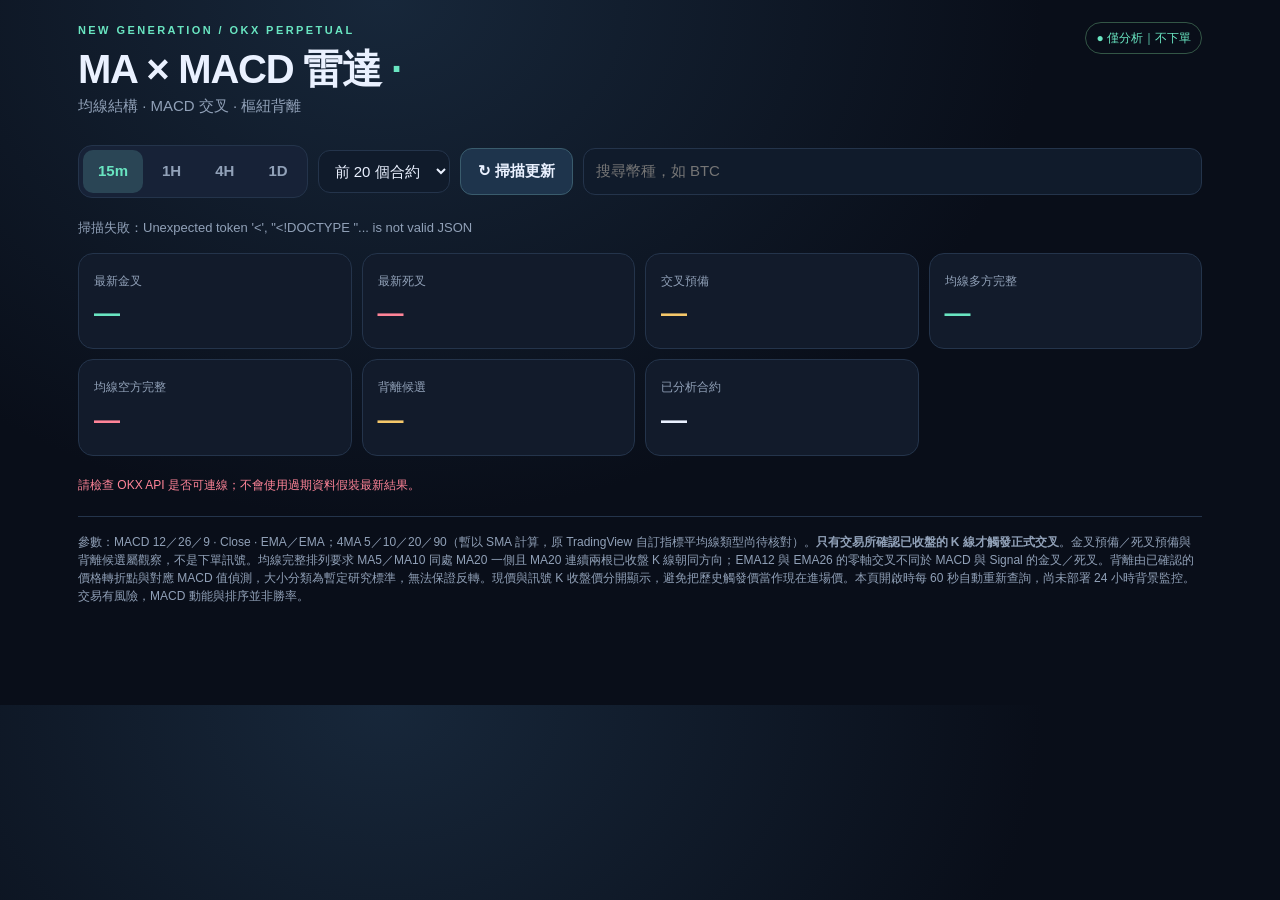
==== macd_radar/index.html @ ab312ced "feat(macd-ui): show MA5 and MA10 actual crosses over MA20" ====
<!DOCTYPE html>
<html lang="zh-Hant">
<head>
<meta charset="utf-8">
<meta name="viewport" content="width=device-width,initial-scale=1,viewport-fit=cover">
<title>MACD 雷達｜OKX USDT 永續</title>
<style>
:root{color-scheme:dark;--bg:#090e19;--panel:#121b2b;--edge:#24344b;--text:#eaf1ff;--muted:#91a1b8;--aqua:#69e5c1;--rose:#ff8498;--gold:#f5c86a}
*{box-sizing:border-box}body{margin:0;background:radial-gradient(ellipse at 30% 0%,#17273a 0%,var(--bg) 52%);color:var(--text);font:15px/1.5 -apple-system,BlinkMacSystemFont,"Segoe UI",sans-serif}
main{max-width:1160px;padding:22px 18px 100px;margin:auto}.top{display:flex;justify-content:space-between;align-items:flex-start;gap:12px}.eyebrow{letter-spacing:.22em;color:var(--aqua);font-size:11px;font-weight:800}
h1{font-size:clamp(27px,6vw,40px);line-height:1.1;margin:8px 0 4px;letter-spacing:-.03em}.sub{color:var(--muted);margin:0}.readonly{white-space:nowrap;border:1px solid #335646;border-radius:999px;color:var(--aqua);padding:6px 10px;font-size:12px}
.control{display:flex;gap:10px;flex-wrap:wrap;align-items:center;margin:28px 0 20px}.tabs{display:flex;padding:4px;background:#172237;border:1px solid var(--edge);border-radius:14px;flex-wrap:wrap;gap:4px}
button,select,input{font:inherit;color:var(--text)}button{cursor:pointer}button:disabled{cursor:wait;opacity:.55}.tabs button{border:0;background:transparent;border-radius:10px;padding:10px 15px;font-weight:700;color:var(--muted)}
.tabs button.active{background:#2a4555;color:var(--aqua)}.btn{background:#1e344c;border:1px solid #3a5c6d;border-radius:12px;padding:11px 17px;font-weight:700}
select,input{background:#101b2b;border:1px solid var(--edge);border-radius:12px;padding:11px 12px}input{min-width:180px;flex:1}.status{color:var(--muted);font-size:13px;margin-bottom:15px;min-height:20px}
.metrics{display:grid;grid-template-columns:repeat(4,1fr);gap:10px;margin-bottom:20px}.metric{background:var(--panel);border:1px solid var(--edge);border-radius:15px;padding:15px}.metric b{display:block;font-size:26px;font-variant-numeric:tabular-nums;margin-top:3px}.metric span{color:var(--muted);font-size:12px}
.list{display:grid;grid-template-columns:repeat(2,minmax(0,1fr));gap:13px}.card{background:linear-gradient(160deg,#182439,#111a2b);border:1px solid var(--edge);border-radius:18px;padding:17px;min-width:0}
.card-header{display:flex;justify-content:space-between;align-items:center;gap:7px}.coin{font-size:19px;font-weight:800;letter-spacing:-.02em;overflow-wrap:anywhere}.pill{border-radius:999px;background:#26384d;color:#d5e2f4;font-size:12px;padding:5px 9px;white-space:nowrap}.pill.long{color:var(--aqua);background:#153a36}.pill.short{color:var(--rose);background:#412333}.pill.watch{color:var(--gold);background:#443922}
.phase{margin-top:10px;color:var(--muted);font-size:13px}.prices{display:grid;grid-template-columns:1fr 1fr;margin:14px 0;padding:12px 0;border-top:1px solid var(--edge);border-bottom:1px solid var(--edge);gap:12px}
.prices small,.values small{color:var(--muted);display:block;font-size:11px}.prices strong{font-size:17px;font-variant-numeric:tabular-nums}.values{display:grid;grid-template-columns:repeat(3,minmax(0,1fr));gap:8px}.values b{font-size:14px;font-variant-numeric:tabular-nums;overflow-wrap:anywhere}
.signal-line{margin-top:10px;padding:9px 11px;border-radius:10px;background:#202d42;font-size:12px;color:#d9e8fa}.signal-line.positive{border-left:3px solid var(--aqua)}.signal-line.negative{border-left:3px solid var(--rose)}.signal-line.caution{border-left:3px solid var(--gold)}.signal-line b{color:var(--text)}.ma-values{grid-template-columns:repeat(4,minmax(0,1fr));margin-top:12px}
.foot{color:var(--muted);font-size:11px;margin-top:14px}.info{font-size:12px;color:var(--muted);border-top:1px solid var(--edge);margin-top:22px;padding-top:16px}.error{color:var(--rose);font-size:12px;white-space:pre-wrap}.empty{border:1px dashed var(--edge);border-radius:16px;padding:32px;text-align:center;color:var(--muted)}
@media(max-width:720px){.list{grid-template-columns:1fr}.metrics{grid-template-columns:repeat(2,1fr)}.control{align-items:stretch}.tabs{width:100%;justify-content:space-between}.tabs button{flex:1;padding:10px 6px}.top{align-items:center}.readonly{font-size:11px}h1{font-size:30px}}
</style>
</head>
<body>
<main>
<header class="top"><div><div class="eyebrow">NEW GENERATION / OKX PERPETUAL</div><h1>MA × MACD 雷達 <span style="color:var(--aqua)">·</span></h1><p class="sub">均線結構 · MACD 交叉 · 樞紐背離</p></div><div class="readonly">● 僅分析｜不下單</div></header>
<div class="control">
 <div class="tabs" aria-label="時間週期"><button data-tf="15m" class="active">15m</button><button data-tf="1H">1H</button><button data-tf="4H">4H</button><button data-tf="1D">1D</button></div>
 <select id="limit" aria-label="掃描數量"><option value="20">前 20 個合約</option><option value="40">前 40 個合約</option></select>
 <button class="btn" id="refresh">↻ 掃描更新</button>
 <input id="filter" placeholder="搜尋幣種，如 BTC" aria-label="搜尋幣種">
</div>
<div class="status" id="status">準備掃描已收盤 K 線…</div>
<section class="metrics"><div class="metric"><span>最新金叉</span><b id="gold" style="color:var(--aqua)">—</b></div><div class="metric"><span>最新死叉</span><b id="death" style="color:var(--rose)">—</b></div><div class="metric"><span>交叉預備</span><b id="watch" style="color:var(--gold)">—</b></div><div class="metric"><span>均線多方完整</span><b id="maBull" style="color:var(--aqua)">—</b></div><div class="metric"><span>均線空方完整</span><b id="maBear" style="color:var(--rose)">—</b></div><div class="metric"><span>背離候選</span><b id="divCount" style="color:var(--gold)">—</b></div><div class="metric"><span>已分析合約</span><b id="total">—</b></div></section>
<div id="cards" class="list"></div><div id="errors" class="error"></div>
<div class="info">參數：MACD 12／26／9 · Close · EMA／EMA；4MA 5／10／20／90（暫以 SMA 計算，原 TradingView 自訂指標平均線類型尚待核對）。<b>只有交易所確認已收盤的 K 線才觸發正式交叉</b>。金叉預備／死叉預備與背離候選屬觀察，不是下單訊號。均線完整排列要求 MA5／MA10 同處 MA20 一側且 MA20 連續兩根已收盤 K 線朝同方向；EMA12 與 EMA26 的零軸交叉不同於 MACD 與 Signal 的金叉／死叉。背離由已確認的價格轉折點與對應 MACD 值偵測，大小分類為暫定研究標準，無法保證反轉。現價與訊號 K 收盤價分開顯示，避免把歷史觸發價當作現在進場價。本頁開啟時每 60 秒自動重新查詢，尚未部署 24 小時背景監控。交易有風險，MACD 動能與排序並非勝率。</div>
</main>
<script>
"use strict";
var activeTf="15m", snapshot=[], loading=false;
var el=id=>document.getElementById(id);
function escapeHtml(x){return String(x).replace(/[&<>"']/g,function(c){return {"&":"&amp;","<":"&lt;",">":"&gt;",'"':"&quot;","'":"&#39;"}[c]})}
function fmt(x){x=Number(x);if(!Number.isFinite(x))return "—";if(x===0)return "0";if(Math.abs(x)<0.00001)return x.toExponential(3);if(Math.abs(x)<1)return x.toFixed(6).replace(/0+$/,"").replace(/\.$/,"");return x.toLocaleString("en-US",{maximumFractionDigits:x<100?4:2})}
function time(ms){return new Date(ms).toLocaleString("zh-TW",{timeZone:"Asia/Taipei",month:"2-digit",day:"2-digit",hour:"2-digit",minute:"2-digit",hour12:false})}
function state(s){if(s.event==="金叉")return ["最新金叉","long"];if(s.event==="死叉")return ["最新死叉","short"];if(s.phase!=="方向維持")return [s.phase,"watch"];return [s.side+"維持",s.side==="多方"?"long":s.side==="空方"?"short":""]}
function signalRow(txt,style){return '<div class="signal-line '+style+'">'+escapeHtml(txt)+'</div>'}
function card(s){
 var v=state(s),x=document.createElement("article");x.className="card";
 x.innerHTML='<div class="card-header"><div class="coin">'+escapeHtml(s.instId.replace("-USDT-SWAP",""))+' <span style="color:var(--muted);font-size:12px;font-weight:500">/ USDT 永續</span></div><span class="pill '+v[1]+'">'+escapeHtml(v[0])+'</span></div>'+
 '<div class="phase">'+escapeHtml(s.momentum)+' · '+escapeHtml(s.side)+' · '+escapeHtml(activeTf)+' 已收盤確認</div>'+
 '<div class="prices"><div><small>目前成交價</small><strong>'+fmt(s.last)+'</strong></div><div><small>最近已收盤 K 收盤價</small><strong>'+fmt(s.confirmed_close)+'</strong></div></div>'+
 '<div class="values"><div><small>MACD</small><b>'+fmt(s.macd)+'</b></div><div><small>Signal</small><b>'+fmt(s.signal)+'</b></div><div><small>Histogram</small><b>'+fmt(s.histogram)+'</b></div></div>'+
 '<div class="values ma-values"><div><small>MA5</small><b>'+fmt(s.ma.ma5)+'</b></div><div><small>MA10</small><b>'+fmt(s.ma.ma10)+'</b></div><div><small>MA20</small><b>'+fmt(s.ma.ma20)+'</b></div><div><small>MA90</small><b>'+fmt(s.ma.ma90)+'</b></div></div>'+
 signalRow('MA5/20：'+s.ma.ma5_vs20_recent+' · MA10/20：'+s.ma.ma10_vs20_recent,'')+
 signalRow('均線：'+s.ma.structure+' · '+s.ma.cross_5_10, s.ma.structure.includes('空方')?'negative':s.ma.structure.includes('多方')?'positive':'caution')+
 signalRow('結構事件：'+s.ma.structure_trigger+' · '+s.ma.ma90_position, s.ma.structure_trigger==='無新結構確認'?'':'caution')+
 signalRow('MACD：'+s.event+' · '+s.ema12_26_cross,s.event==='死叉'?'negative':s.event==='金叉'?'positive':'')+
 signalRow('共振：'+s.confluence,s.confluence.includes('空方')?'negative':s.confluence.includes('多方')?'positive':'')+
 (s.divergences||[]).map(function(d){return signalRow(d.level+' · '+d.pattern+' · 波峰/谷間隔 '+d.pivot_gap_bars+' 根 · 已確認 '+d.confirmed_bars_ago+' 根', 'caution')}).join('')+
 '<div class="foot">訊號 K 完結時間（台灣）：'+escapeHtml(time(s.confirmed_bar_end_ms))+'</div>';return x
}
function draw(){
 var key=el("filter").value.trim().toUpperCase();
 var items=snapshot.filter(s=>s.instId.toUpperCase().includes(key));
 var host=el("cards");host.replaceChildren();
 if(!items.length){var empty=document.createElement("div");empty.className="empty";empty.textContent=snapshot.length?"找不到符合的幣種":"此時間週期暫無可顯示資料";host.appendChild(empty);}
 else items.forEach(s=>host.appendChild(card(s)));
 el("gold").textContent=snapshot.filter(s=>s.event==="金叉").length;
 el("death").textContent=snapshot.filter(s=>s.event==="死叉").length;
 el("watch").textContent=snapshot.filter(s=>s.phase==="金叉預備"||s.phase==="死叉預備").length;
 el("maBull").textContent=snapshot.filter(s=>s.ma&&s.ma.structure==="多方完整排列").length;
 el("maBear").textContent=snapshot.filter(s=>s.ma&&s.ma.structure==="空方完整排列").length;
 el("divCount").textContent=snapshot.filter(s=>(s.divergences||[]).length>0).length;
 el("total").textContent=snapshot.length;
}
async function scan(){
 if(loading)return;loading=true;el("refresh").disabled=true;el("status").textContent="正在向 OKX 查詢已收盤 K 線…";
 try{
  var url="/api/scan?tf="+encodeURIComponent(activeTf)+"&limit="+el("limit").value;
  var response=await fetch(url,{cache:"no-store"});
  var data=await response.json();
  if(!response.ok)throw Error(data.error||"API 無法取得資料");
  if(data.timeframe!==activeTf)return;
  snapshot=data.items||[];draw();
  el("status").textContent="已更新 · "+time(Date.parse(data.scanned_at))+"（台灣時間） · "+data.seconds+" 秒 · 已確認 K 線";
  el("errors").textContent=(data.errors||[]).length?"部分合約無法取得資料："+data.errors.join("；"):"";
 }catch(err){el("status").textContent="掃描失敗："+String(err.message||err);el("errors").textContent="請檢查 OKX API 是否可連線；不會使用過期資料假裝最新結果。";}
 finally{loading=false;el("refresh").disabled=false}
}
document.querySelectorAll("[data-tf]").forEach(b=>b.addEventListener("click",function(){
 if(loading)return;activeTf=b.dataset.tf;document.querySelectorAll("[data-tf]").forEach(v=>v.classList.toggle("active",v===b));snapshot=[];scan()
}));
el("refresh").addEventListener("click",scan);
el("limit").addEventListener("change",scan);
el("filter").addEventListener("input",draw);
scan();
setInterval(function(){if(!document.hidden)scan()},60000);
</script>
</body>
</html>
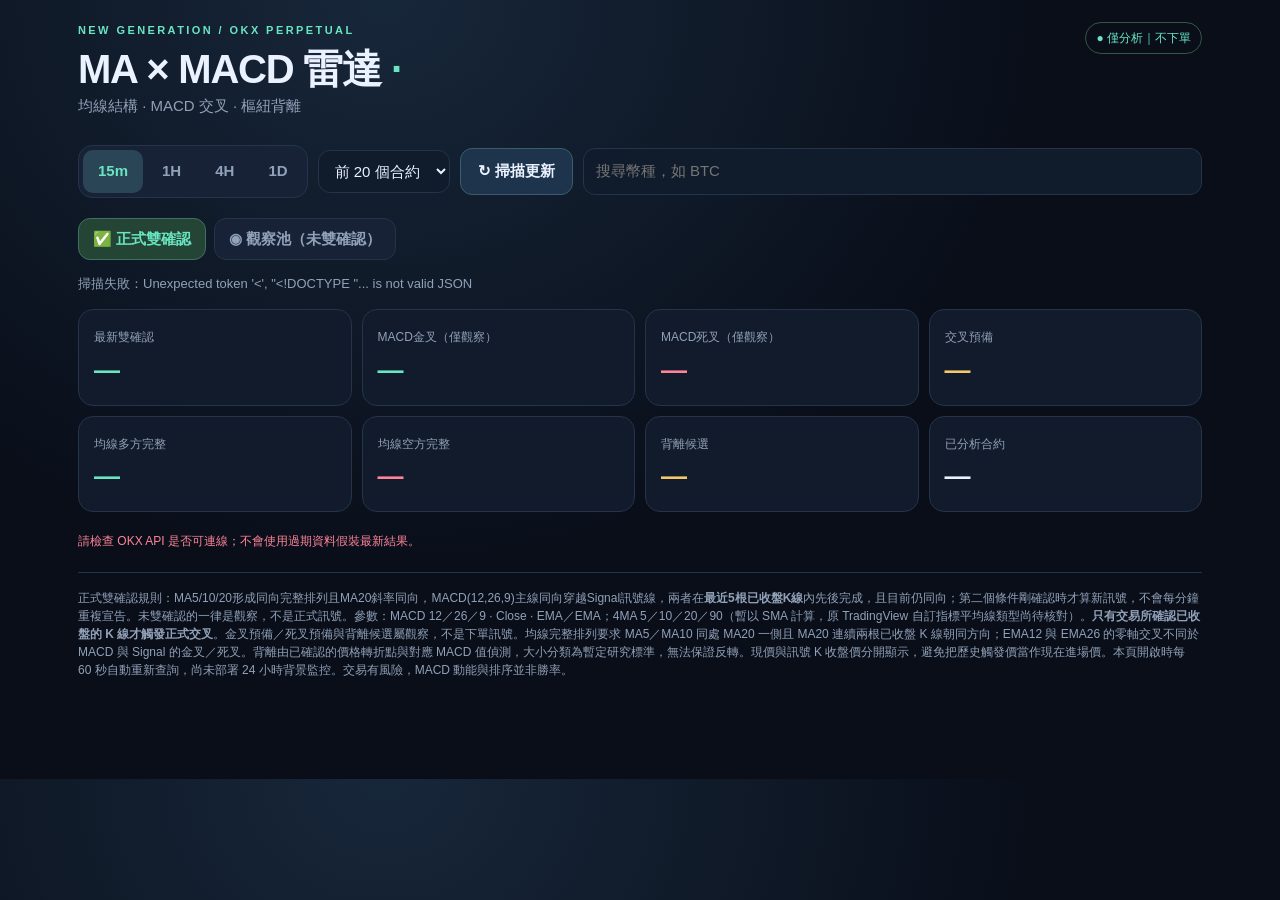
==== commit fd16fd87: "feat(ui): default to strict dual-confirm alerts; single indicators observation only" ====
--- a/macd_radar/index.html
+++ b/macd_radar/index.html
@@ -18,6 +18,7 @@
 .card-header{display:flex;justify-content:space-between;align-items:center;gap:7px}.coin{font-size:19px;font-weight:800;letter-spacing:-.02em;overflow-wrap:anywhere}.pill{border-radius:999px;background:#26384d;color:#d5e2f4;font-size:12px;padding:5px 9px;white-space:nowrap}.pill.long{color:var(--aqua);background:#153a36}.pill.short{color:var(--rose);background:#412333}.pill.watch{color:var(--gold);background:#443922}
 .phase{margin-top:10px;color:var(--muted);font-size:13px}.prices{display:grid;grid-template-columns:1fr 1fr;margin:14px 0;padding:12px 0;border-top:1px solid var(--edge);border-bottom:1px solid var(--edge);gap:12px}
 .prices small,.values small{color:var(--muted);display:block;font-size:11px}.prices strong{font-size:17px;font-variant-numeric:tabular-nums}.values{display:grid;grid-template-columns:repeat(3,minmax(0,1fr));gap:8px}.values b{font-size:14px;font-variant-numeric:tabular-nums;overflow-wrap:anywhere}
+.mode-tabs{display:flex;gap:8px;flex-wrap:wrap;margin:0 0 14px}.mode-tabs button{background:#172237;border:1px solid var(--edge);border-radius:12px;padding:9px 14px;color:var(--muted);font-weight:700}.mode-tabs button.active{background:#244536;border-color:#41715c;color:var(--aqua)}
 .signal-line{margin-top:10px;padding:9px 11px;border-radius:10px;background:#202d42;font-size:12px;color:#d9e8fa}.signal-line.positive{border-left:3px solid var(--aqua)}.signal-line.negative{border-left:3px solid var(--rose)}.signal-line.caution{border-left:3px solid var(--gold)}.signal-line b{color:var(--text)}.ma-values{grid-template-columns:repeat(4,minmax(0,1fr));margin-top:12px}
 .foot{color:var(--muted);font-size:11px;margin-top:14px}.info{font-size:12px;color:var(--muted);border-top:1px solid var(--edge);margin-top:22px;padding-top:16px}.error{color:var(--rose);font-size:12px;white-space:pre-wrap}.empty{border:1px dashed var(--edge);border-radius:16px;padding:32px;text-align:center;color:var(--muted)}
 @media(max-width:720px){.list{grid-template-columns:1fr}.metrics{grid-template-columns:repeat(2,1fr)}.control{align-items:stretch}.tabs{width:100%;justify-content:space-between}.tabs button{flex:1;padding:10px 6px}.top{align-items:center}.readonly{font-size:11px}h1{font-size:30px}}
@@ -32,19 +33,22 @@
  <button class="btn" id="refresh">↻ 掃描更新</button>
  <input id="filter" placeholder="搜尋幣種，如 BTC" aria-label="搜尋幣種">
 </div>
+<div class="mode-tabs" aria-label="訊號分類">
+<button id="dualMode" class="active" aria-pressed="true">✅ 正式雙確認</button>
+<button id="watchMode" aria-pressed="false">◉ 觀察池（未雙確認）</button></div>
 <div class="status" id="status">準備掃描已收盤 K 線…</div>
-<section class="metrics"><div class="metric"><span>最新金叉</span><b id="gold" style="color:var(--aqua)">—</b></div><div class="metric"><span>最新死叉</span><b id="death" style="color:var(--rose)">—</b></div><div class="metric"><span>交叉預備</span><b id="watch" style="color:var(--gold)">—</b></div><div class="metric"><span>均線多方完整</span><b id="maBull" style="color:var(--aqua)">—</b></div><div class="metric"><span>均線空方完整</span><b id="maBear" style="color:var(--rose)">—</b></div><div class="metric"><span>背離候選</span><b id="divCount" style="color:var(--gold)">—</b></div><div class="metric"><span>已分析合約</span><b id="total">—</b></div></section>
+<section class="metrics"><div class="metric"><span>最新雙確認</span><b id="dualCount" style="color:var(--aqua)">—</b></div><div class="metric"><span>MACD金叉（僅觀察）</span><b id="gold" style="color:var(--aqua)">—</b></div><div class="metric"><span>MACD死叉（僅觀察）</span><b id="death" style="color:var(--rose)">—</b></div><div class="metric"><span>交叉預備</span><b id="watch" style="color:var(--gold)">—</b></div><div class="metric"><span>均線多方完整</span><b id="maBull" style="color:var(--aqua)">—</b></div><div class="metric"><span>均線空方完整</span><b id="maBear" style="color:var(--rose)">—</b></div><div class="metric"><span>背離候選</span><b id="divCount" style="color:var(--gold)">—</b></div><div class="metric"><span>已分析合約</span><b id="total">—</b></div></section>
 <div id="cards" class="list"></div><div id="errors" class="error"></div>
-<div class="info">參數：MACD 12／26／9 · Close · EMA／EMA；4MA 5／10／20／90（暫以 SMA 計算，原 TradingView 自訂指標平均線類型尚待核對）。<b>只有交易所確認已收盤的 K 線才觸發正式交叉</b>。金叉預備／死叉預備與背離候選屬觀察，不是下單訊號。均線完整排列要求 MA5／MA10 同處 MA20 一側且 MA20 連續兩根已收盤 K 線朝同方向；EMA12 與 EMA26 的零軸交叉不同於 MACD 與 Signal 的金叉／死叉。背離由已確認的價格轉折點與對應 MACD 值偵測，大小分類為暫定研究標準，無法保證反轉。現價與訊號 K 收盤價分開顯示，避免把歷史觸發價當作現在進場價。本頁開啟時每 60 秒自動重新查詢，尚未部署 24 小時背景監控。交易有風險，MACD 動能與排序並非勝率。</div>
+<div class="info">正式雙確認規則：MA5/10/20形成同向完整排列且MA20斜率同向，MACD(12,26,9)主線同向穿越Signal訊號線，兩者在<strong>最近5根已收盤K線</strong>內先後完成，且目前仍同向；第二個條件剛確認時才算新訊號，不會每分鐘重複宣告。未雙確認的一律是觀察，不是正式訊號。參數：MACD 12／26／9 · Close · EMA／EMA；4MA 5／10／20／90（暫以 SMA 計算，原 TradingView 自訂指標平均線類型尚待核對）。<b>只有交易所確認已收盤的 K 線才觸發正式交叉</b>。金叉預備／死叉預備與背離候選屬觀察，不是下單訊號。均線完整排列要求 MA5／MA10 同處 MA20 一側且 MA20 連續兩根已收盤 K 線朝同方向；EMA12 與 EMA26 的零軸交叉不同於 MACD 與 Signal 的金叉／死叉。背離由已確認的價格轉折點與對應 MACD 值偵測，大小分類為暫定研究標準，無法保證反轉。現價與訊號 K 收盤價分開顯示，避免把歷史觸發價當作現在進場價。本頁開啟時每 60 秒自動重新查詢，尚未部署 24 小時背景監控。交易有風險，MACD 動能與排序並非勝率。</div>
 </main>
 <script>
 "use strict";
-var activeTf="15m", snapshot=[], loading=false;
+var activeTf="15m", snapshot=[], loading=false, viewMode="dual";
 var el=id=>document.getElementById(id);
 function escapeHtml(x){return String(x).replace(/[&<>"']/g,function(c){return {"&":"&amp;","<":"&lt;",">":"&gt;",'"':"&quot;","'":"&#39;"}[c]})}
 function fmt(x){x=Number(x);if(!Number.isFinite(x))return "—";if(x===0)return "0";if(Math.abs(x)<0.00001)return x.toExponential(3);if(Math.abs(x)<1)return x.toFixed(6).replace(/0+$/,"").replace(/\.$/,"");return x.toLocaleString("en-US",{maximumFractionDigits:x<100?4:2})}
 function time(ms){return new Date(ms).toLocaleString("zh-TW",{timeZone:"Asia/Taipei",month:"2-digit",day:"2-digit",hour:"2-digit",minute:"2-digit",hour12:false})}
-function state(s){if(s.event==="金叉")return ["最新金叉","long"];if(s.event==="死叉")return ["最新死叉","short"];if(s.phase!=="方向維持")return [s.phase,"watch"];return [s.side+"維持",s.side==="多方"?"long":s.side==="空方"?"short":""]}
+function state(s){if(s.dual&&s.dual.is_new)return [s.dual.trigger,s.dual.direction==="多"?"long":"short"];if(s.dual&&s.dual.confirmed)return ["雙確認已過期｜觀察","watch"];if(s.phase!=="方向維持")return ["觀察："+s.phase,"watch"];return ["觀察："+s.side+"維持","watch"]}
 function signalRow(txt,style){return '<div class="signal-line '+style+'">'+escapeHtml(txt)+'</div>'}
 function card(s){
  var v=state(s),x=document.createElement("article");x.className="card";
@@ -57,16 +61,18 @@
  signalRow('均線：'+s.ma.structure+' · '+s.ma.cross_5_10, s.ma.structure.includes('空方')?'negative':s.ma.structure.includes('多方')?'positive':'caution')+
  signalRow('結構事件：'+s.ma.structure_trigger+' · '+s.ma.ma90_position, s.ma.structure_trigger==='無新結構確認'?'':'caution')+
  signalRow('MACD：'+s.event+' · '+s.ema12_26_cross,s.event==='死叉'?'negative':s.event==='金叉'?'positive':'')+
- signalRow('共振：'+s.confluence,s.confluence.includes('空方')?'negative':s.confluence.includes('多方')?'positive':'')+
+ signalRow('雙確認：'+(s.dual?s.dual.state:'資料不足')+' · '+(s.dual?s.dual.reasons.join('；'):'尚無資料'),s.dual&&s.dual.is_new?s.dual.direction==='多'?'positive':'negative':'caution')+
+ signalRow('共振（背景）：'+s.confluence,s.confluence.includes('空方')?'negative':s.confluence.includes('多方')?'positive':'')+
  (s.divergences||[]).map(function(d){return signalRow(d.level+' · '+d.pattern+' · 波峰/谷間隔 '+d.pivot_gap_bars+' 根 · 已確認 '+d.confirmed_bars_ago+' 根', 'caution')}).join('')+
  '<div class="foot">訊號 K 完結時間（台灣）：'+escapeHtml(time(s.confirmed_bar_end_ms))+'</div>';return x
 }
 function draw(){
  var key=el("filter").value.trim().toUpperCase();
- var items=snapshot.filter(s=>s.instId.toUpperCase().includes(key));
+ var items=snapshot.filter(s=>s.instId.toUpperCase().includes(key) && (viewMode==="dual" ? s.dual&&s.dual.is_new : !(s.dual&&s.dual.is_new)));
  var host=el("cards");host.replaceChildren();
- if(!items.length){var empty=document.createElement("div");empty.className="empty";empty.textContent=snapshot.length?"找不到符合的幣種":"此時間週期暫無可顯示資料";host.appendChild(empty);}
+ if(!items.length){var empty=document.createElement("div");empty.className="empty";empty.textContent=snapshot.length?(viewMode==="dual"?"目前沒有新的 MA＋MACD 雙確認訊號。可查看觀察池。":"沒有符合的觀察幣種"):"此週期尚未取得行情資料";host.appendChild(empty);}
  else items.forEach(s=>host.appendChild(card(s)));
+ el("dualCount").textContent=snapshot.filter(s=>s.dual&&s.dual.is_new).length;
  el("gold").textContent=snapshot.filter(s=>s.event==="金叉").length;
  el("death").textContent=snapshot.filter(s=>s.event==="死叉").length;
  el("watch").textContent=snapshot.filter(s=>s.phase==="金叉預備"||s.phase==="死叉預備").length;
@@ -95,6 +101,9 @@
 el("refresh").addEventListener("click",scan);
 el("limit").addEventListener("change",scan);
 el("filter").addEventListener("input",draw);
+function setMode(next){viewMode=next;el("dualMode").classList.toggle("active",next==="dual");el("watchMode").classList.toggle("active",next==="watch");el("dualMode").setAttribute("aria-pressed",String(next==="dual"));el("watchMode").setAttribute("aria-pressed",String(next==="watch"));draw()}
+el("dualMode").addEventListener("click",function(){setMode("dual")});
+el("watchMode").addEventListener("click",function(){setMode("watch")});
 scan();
 setInterval(function(){if(!document.hidden)scan()},60000);
 </script>
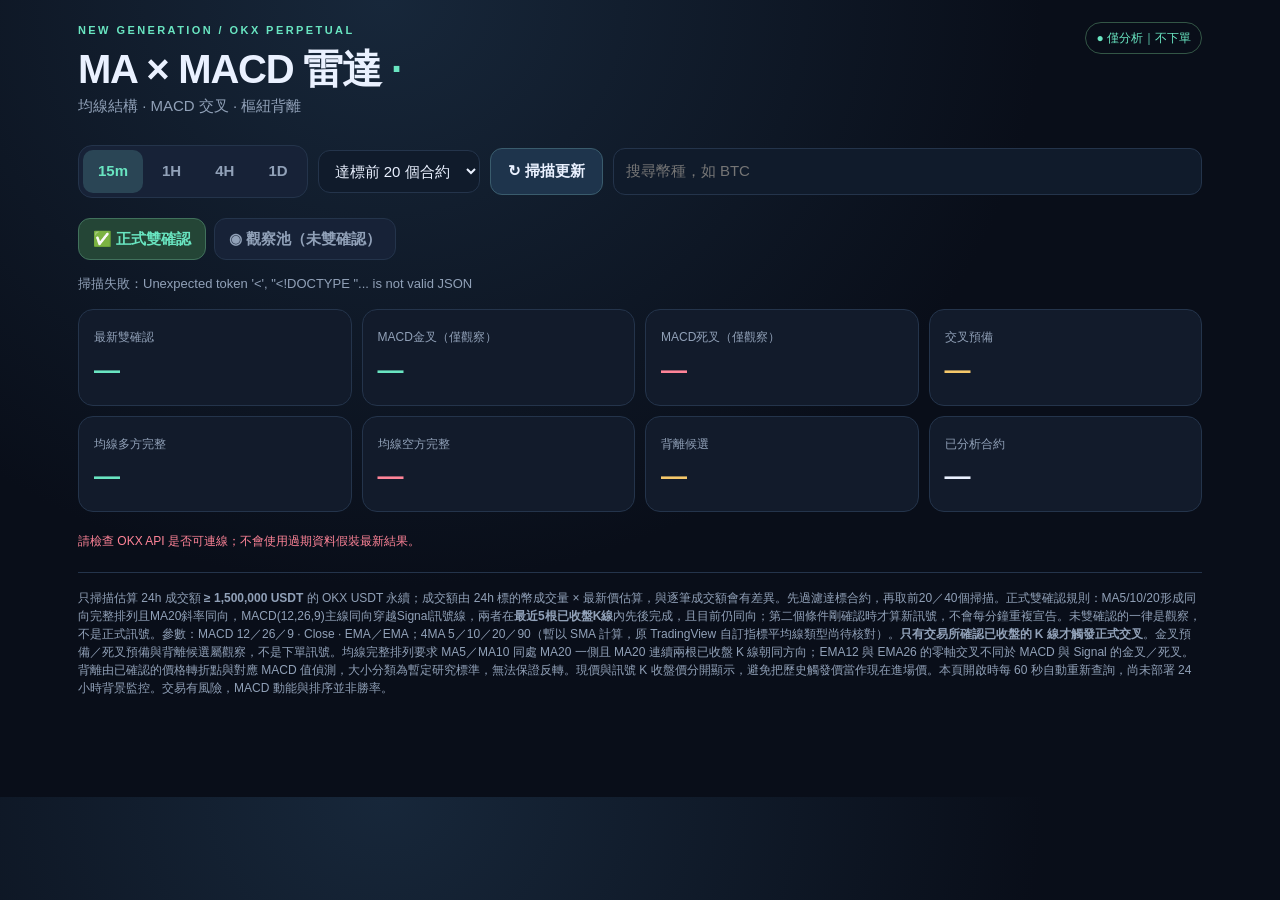
==== commit fd56c64a: "feat(ui): show 24h estimated USDT turnover minimum and per-contract value" ====
--- a/macd_radar/index.html
+++ b/macd_radar/index.html
@@ -29,17 +29,17 @@
 <header class="top"><div><div class="eyebrow">NEW GENERATION / OKX PERPETUAL</div><h1>MA × MACD 雷達 <span style="color:var(--aqua)">·</span></h1><p class="sub">均線結構 · MACD 交叉 · 樞紐背離</p></div><div class="readonly">● 僅分析｜不下單</div></header>
 <div class="control">
  <div class="tabs" aria-label="時間週期"><button data-tf="15m" class="active">15m</button><button data-tf="1H">1H</button><button data-tf="4H">4H</button><button data-tf="1D">1D</button></div>
- <select id="limit" aria-label="掃描數量"><option value="20">前 20 個合約</option><option value="40">前 40 個合約</option></select>
+ <select id="limit" aria-label="掃描數量"><option value="20">達標前 20 個合約</option><option value="40">達標前 40 個合約</option></select>
  <button class="btn" id="refresh">↻ 掃描更新</button>
  <input id="filter" placeholder="搜尋幣種，如 BTC" aria-label="搜尋幣種">
 </div>
 <div class="mode-tabs" aria-label="訊號分類">
 <button id="dualMode" class="active" aria-pressed="true">✅ 正式雙確認</button>
 <button id="watchMode" aria-pressed="false">◉ 觀察池（未雙確認）</button></div>
-<div class="status" id="status">準備掃描已收盤 K 線…</div>
+<div class="status" id="status">只掃描估算 24h 成交額 ≥ 150 萬 USDT 的永續合約，準備查詢已收盤 K 線…</div>
 <section class="metrics"><div class="metric"><span>最新雙確認</span><b id="dualCount" style="color:var(--aqua)">—</b></div><div class="metric"><span>MACD金叉（僅觀察）</span><b id="gold" style="color:var(--aqua)">—</b></div><div class="metric"><span>MACD死叉（僅觀察）</span><b id="death" style="color:var(--rose)">—</b></div><div class="metric"><span>交叉預備</span><b id="watch" style="color:var(--gold)">—</b></div><div class="metric"><span>均線多方完整</span><b id="maBull" style="color:var(--aqua)">—</b></div><div class="metric"><span>均線空方完整</span><b id="maBear" style="color:var(--rose)">—</b></div><div class="metric"><span>背離候選</span><b id="divCount" style="color:var(--gold)">—</b></div><div class="metric"><span>已分析合約</span><b id="total">—</b></div></section>
 <div id="cards" class="list"></div><div id="errors" class="error"></div>
-<div class="info">正式雙確認規則：MA5/10/20形成同向完整排列且MA20斜率同向，MACD(12,26,9)主線同向穿越Signal訊號線，兩者在<strong>最近5根已收盤K線</strong>內先後完成，且目前仍同向；第二個條件剛確認時才算新訊號，不會每分鐘重複宣告。未雙確認的一律是觀察，不是正式訊號。參數：MACD 12／26／9 · Close · EMA／EMA；4MA 5／10／20／90（暫以 SMA 計算，原 TradingView 自訂指標平均線類型尚待核對）。<b>只有交易所確認已收盤的 K 線才觸發正式交叉</b>。金叉預備／死叉預備與背離候選屬觀察，不是下單訊號。均線完整排列要求 MA5／MA10 同處 MA20 一側且 MA20 連續兩根已收盤 K 線朝同方向；EMA12 與 EMA26 的零軸交叉不同於 MACD 與 Signal 的金叉／死叉。背離由已確認的價格轉折點與對應 MACD 值偵測，大小分類為暫定研究標準，無法保證反轉。現價與訊號 K 收盤價分開顯示，避免把歷史觸發價當作現在進場價。本頁開啟時每 60 秒自動重新查詢，尚未部署 24 小時背景監控。交易有風險，MACD 動能與排序並非勝率。</div>
+<div class="info">只掃描估算 24h 成交額 <strong>≥ 1,500,000 USDT</strong> 的 OKX USDT 永續；成交額由 24h 標的幣成交量 × 最新價估算，與逐筆成交額會有差異。先過濾達標合約，再取前20／40個掃描。正式雙確認規則：MA5/10/20形成同向完整排列且MA20斜率同向，MACD(12,26,9)主線同向穿越Signal訊號線，兩者在<strong>最近5根已收盤K線</strong>內先後完成，且目前仍同向；第二個條件剛確認時才算新訊號，不會每分鐘重複宣告。未雙確認的一律是觀察，不是正式訊號。參數：MACD 12／26／9 · Close · EMA／EMA；4MA 5／10／20／90（暫以 SMA 計算，原 TradingView 自訂指標平均線類型尚待核對）。<b>只有交易所確認已收盤的 K 線才觸發正式交叉</b>。金叉預備／死叉預備與背離候選屬觀察，不是下單訊號。均線完整排列要求 MA5／MA10 同處 MA20 一側且 MA20 連續兩根已收盤 K 線朝同方向；EMA12 與 EMA26 的零軸交叉不同於 MACD 與 Signal 的金叉／死叉。背離由已確認的價格轉折點與對應 MACD 值偵測，大小分類為暫定研究標準，無法保證反轉。現價與訊號 K 收盤價分開顯示，避免把歷史觸發價當作現在進場價。本頁開啟時每 60 秒自動重新查詢，尚未部署 24 小時背景監控。交易有風險，MACD 動能與排序並非勝率。</div>
 </main>
 <script>
 "use strict";
@@ -53,7 +53,7 @@
 function card(s){
  var v=state(s),x=document.createElement("article");x.className="card";
  x.innerHTML='<div class="card-header"><div class="coin">'+escapeHtml(s.instId.replace("-USDT-SWAP",""))+' <span style="color:var(--muted);font-size:12px;font-weight:500">/ USDT 永續</span></div><span class="pill '+v[1]+'">'+escapeHtml(v[0])+'</span></div>'+
- '<div class="phase">'+escapeHtml(s.momentum)+' · '+escapeHtml(s.side)+' · '+escapeHtml(activeTf)+' 已收盤確認</div>'+
+ '<div class="phase">'+escapeHtml(s.momentum)+' · '+escapeHtml(s.side)+' · '+escapeHtml(activeTf)+' 已收盤確認 · 24h估算成交額 '+fmt(s.turnover_24h_usdt_est)+' USDT</div>'+
  '<div class="prices"><div><small>目前成交價</small><strong>'+fmt(s.last)+'</strong></div><div><small>最近已收盤 K 收盤價</small><strong>'+fmt(s.confirmed_close)+'</strong></div></div>'+
  '<div class="values"><div><small>MACD</small><b>'+fmt(s.macd)+'</b></div><div><small>Signal</small><b>'+fmt(s.signal)+'</b></div><div><small>Histogram</small><b>'+fmt(s.histogram)+'</b></div></div>'+
  '<div class="values ma-values"><div><small>MA5</small><b>'+fmt(s.ma.ma5)+'</b></div><div><small>MA10</small><b>'+fmt(s.ma.ma10)+'</b></div><div><small>MA20</small><b>'+fmt(s.ma.ma20)+'</b></div><div><small>MA90</small><b>'+fmt(s.ma.ma90)+'</b></div></div>'+
@@ -90,7 +90,7 @@
   if(!response.ok)throw Error(data.error||"API 無法取得資料");
   if(data.timeframe!==activeTf)return;
   snapshot=data.items||[];draw();
-  el("status").textContent="已更新 · "+time(Date.parse(data.scanned_at))+"（台灣時間） · "+data.seconds+" 秒 · 已確認 K 線";
+  el("status").textContent="已更新 · "+time(Date.parse(data.scanned_at))+"（台灣時間） · "+data.seconds+" 秒 · 24h估算成交額≥150萬USDT · 已收盤K線 · 掃描"+data.requested+"個達標合約";
   el("errors").textContent=(data.errors||[]).length?"部分合約無法取得資料："+data.errors.join("；"):"";
  }catch(err){el("status").textContent="掃描失敗："+String(err.message||err);el("errors").textContent="請檢查 OKX API 是否可連線；不會使用過期資料假裝最新結果。";}
  finally{loading=false;el("refresh").disabled=false}
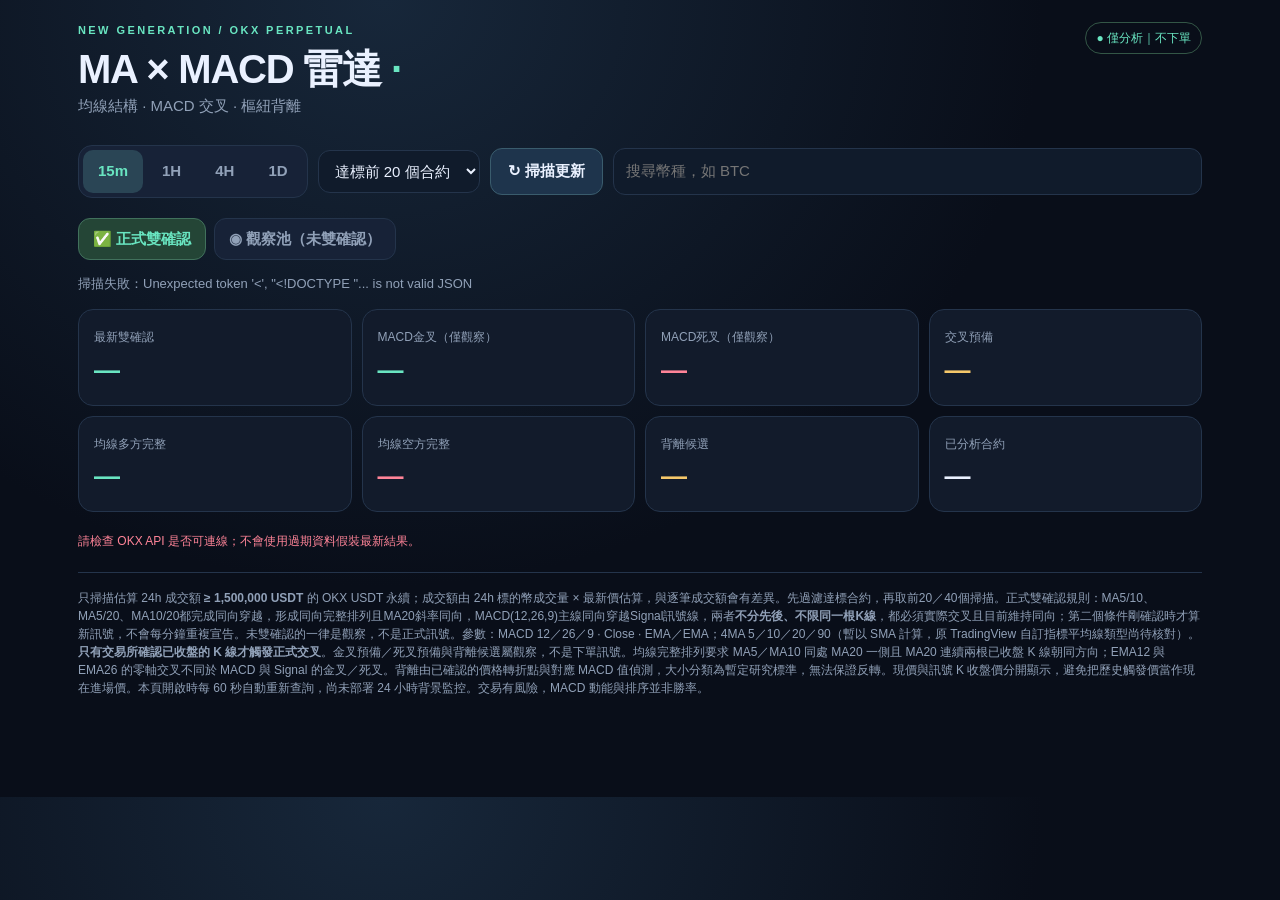
==== commit 60ae7529: "feat(ui): describe true cross confirmation in either order and show bar separation" ====
--- a/macd_radar/index.html
+++ b/macd_radar/index.html
@@ -39,7 +39,7 @@
 <div class="status" id="status">只掃描估算 24h 成交額 ≥ 150 萬 USDT 的永續合約，準備查詢已收盤 K 線…</div>
 <section class="metrics"><div class="metric"><span>最新雙確認</span><b id="dualCount" style="color:var(--aqua)">—</b></div><div class="metric"><span>MACD金叉（僅觀察）</span><b id="gold" style="color:var(--aqua)">—</b></div><div class="metric"><span>MACD死叉（僅觀察）</span><b id="death" style="color:var(--rose)">—</b></div><div class="metric"><span>交叉預備</span><b id="watch" style="color:var(--gold)">—</b></div><div class="metric"><span>均線多方完整</span><b id="maBull" style="color:var(--aqua)">—</b></div><div class="metric"><span>均線空方完整</span><b id="maBear" style="color:var(--rose)">—</b></div><div class="metric"><span>背離候選</span><b id="divCount" style="color:var(--gold)">—</b></div><div class="metric"><span>已分析合約</span><b id="total">—</b></div></section>
 <div id="cards" class="list"></div><div id="errors" class="error"></div>
-<div class="info">只掃描估算 24h 成交額 <strong>≥ 1,500,000 USDT</strong> 的 OKX USDT 永續；成交額由 24h 標的幣成交量 × 最新價估算，與逐筆成交額會有差異。先過濾達標合約，再取前20／40個掃描。正式雙確認規則：MA5/10/20形成同向完整排列且MA20斜率同向，MACD(12,26,9)主線同向穿越Signal訊號線，兩者在<strong>最近5根已收盤K線</strong>內先後完成，且目前仍同向；第二個條件剛確認時才算新訊號，不會每分鐘重複宣告。未雙確認的一律是觀察，不是正式訊號。參數：MACD 12／26／9 · Close · EMA／EMA；4MA 5／10／20／90（暫以 SMA 計算，原 TradingView 自訂指標平均線類型尚待核對）。<b>只有交易所確認已收盤的 K 線才觸發正式交叉</b>。金叉預備／死叉預備與背離候選屬觀察，不是下單訊號。均線完整排列要求 MA5／MA10 同處 MA20 一側且 MA20 連續兩根已收盤 K 線朝同方向；EMA12 與 EMA26 的零軸交叉不同於 MACD 與 Signal 的金叉／死叉。背離由已確認的價格轉折點與對應 MACD 值偵測，大小分類為暫定研究標準，無法保證反轉。現價與訊號 K 收盤價分開顯示，避免把歷史觸發價當作現在進場價。本頁開啟時每 60 秒自動重新查詢，尚未部署 24 小時背景監控。交易有風險，MACD 動能與排序並非勝率。</div>
+<div class="info">只掃描估算 24h 成交額 <strong>≥ 1,500,000 USDT</strong> 的 OKX USDT 永續；成交額由 24h 標的幣成交量 × 最新價估算，與逐筆成交額會有差異。先過濾達標合約，再取前20／40個掃描。正式雙確認規則：MA5/10、MA5/20、MA10/20都完成同向穿越，形成同向完整排列且MA20斜率同向，MACD(12,26,9)主線同向穿越Signal訊號線，兩者<strong>不分先後、不限同一根K線</strong>，都必須實際交叉且目前維持同向；第二個條件剛確認時才算新訊號，不會每分鐘重複宣告。未雙確認的一律是觀察，不是正式訊號。參數：MACD 12／26／9 · Close · EMA／EMA；4MA 5／10／20／90（暫以 SMA 計算，原 TradingView 自訂指標平均線類型尚待核對）。<b>只有交易所確認已收盤的 K 線才觸發正式交叉</b>。金叉預備／死叉預備與背離候選屬觀察，不是下單訊號。均線完整排列要求 MA5／MA10 同處 MA20 一側且 MA20 連續兩根已收盤 K 線朝同方向；EMA12 與 EMA26 的零軸交叉不同於 MACD 與 Signal 的金叉／死叉。背離由已確認的價格轉折點與對應 MACD 值偵測，大小分類為暫定研究標準，無法保證反轉。現價與訊號 K 收盤價分開顯示，避免把歷史觸發價當作現在進場價。本頁開啟時每 60 秒自動重新查詢，尚未部署 24 小時背景監控。交易有風險，MACD 動能與排序並非勝率。</div>
 </main>
 <script>
 "use strict";
@@ -48,7 +48,7 @@
 function escapeHtml(x){return String(x).replace(/[&<>"']/g,function(c){return {"&":"&amp;","<":"&lt;",">":"&gt;",'"':"&quot;","'":"&#39;"}[c]})}
 function fmt(x){x=Number(x);if(!Number.isFinite(x))return "—";if(x===0)return "0";if(Math.abs(x)<0.00001)return x.toExponential(3);if(Math.abs(x)<1)return x.toFixed(6).replace(/0+$/,"").replace(/\.$/,"");return x.toLocaleString("en-US",{maximumFractionDigits:x<100?4:2})}
 function time(ms){return new Date(ms).toLocaleString("zh-TW",{timeZone:"Asia/Taipei",month:"2-digit",day:"2-digit",hour:"2-digit",minute:"2-digit",hour12:false})}
-function state(s){if(s.dual&&s.dual.is_new)return [s.dual.trigger,s.dual.direction==="多"?"long":"short"];if(s.dual&&s.dual.confirmed)return ["雙確認已過期｜觀察","watch"];if(s.phase!=="方向維持")return ["觀察："+s.phase,"watch"];return ["觀察："+s.side+"維持","watch"]}
+function state(s){if(s.dual&&s.dual.is_new)return [s.dual.trigger,s.dual.direction==="多"?"long":"short"];if(s.dual&&s.dual.confirmed)return ["雙確認維持｜非最新訊號","watch"];if(s.phase!=="方向維持")return ["觀察："+s.phase,"watch"];return ["觀察："+s.side+"維持","watch"]}
 function signalRow(txt,style){return '<div class="signal-line '+style+'">'+escapeHtml(txt)+'</div>'}
 function card(s){
  var v=state(s),x=document.createElement("article");x.className="card";
@@ -62,6 +62,7 @@
  signalRow('結構事件：'+s.ma.structure_trigger+' · '+s.ma.ma90_position, s.ma.structure_trigger==='無新結構確認'?'':'caution')+
  signalRow('MACD：'+s.event+' · '+s.ema12_26_cross,s.event==='死叉'?'negative':s.event==='金叉'?'positive':'')+
  signalRow('雙確認：'+(s.dual?s.dual.state:'資料不足')+' · '+(s.dual?s.dual.reasons.join('；'):'尚無資料'),s.dual&&s.dual.is_new?s.dual.direction==='多'?'positive':'negative':'caution')+
+ (s.dual&&s.dual.confirmed?signalRow('MA確認距今 '+s.dual.ma_confirm_bars_ago+' 根 · MACD確認距今 '+s.dual.macd_confirm_bars_ago+' 根 · 相隔 '+s.dual.event_age_bars+' 根',''):'')+
  signalRow('共振（背景）：'+s.confluence,s.confluence.includes('空方')?'negative':s.confluence.includes('多方')?'positive':'')+
  (s.divergences||[]).map(function(d){return signalRow(d.level+' · '+d.pattern+' · 波峰/谷間隔 '+d.pivot_gap_bars+' 根 · 已確認 '+d.confirmed_bars_ago+' 根', 'caution')}).join('')+
  '<div class="foot">訊號 K 完結時間（台灣）：'+escapeHtml(time(s.confirmed_bar_end_ms))+'</div>';return x
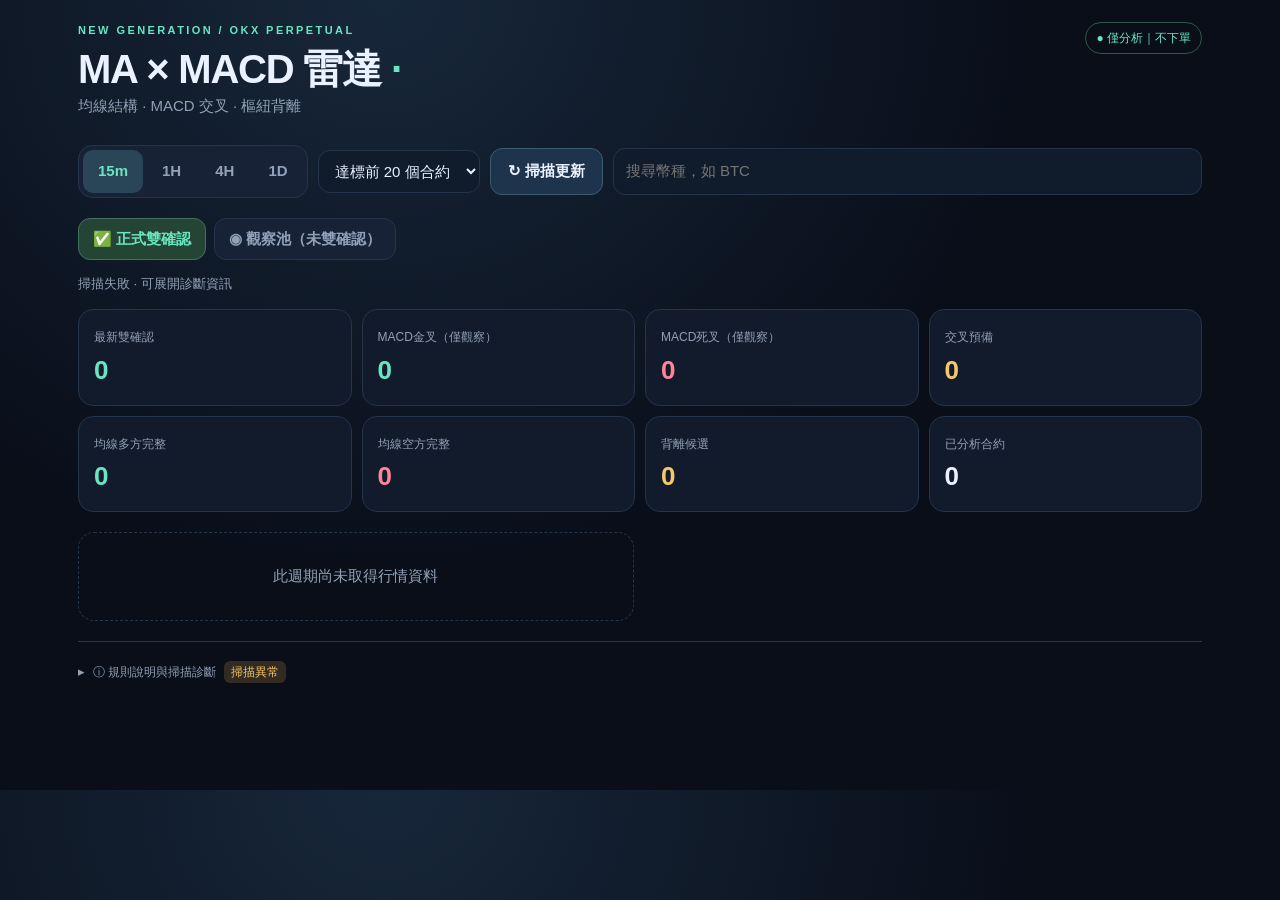
==== commit e4976332: "ui: collapse explanatory text and detailed scan errors by default; keep signal dashboard compact" ====
--- a/macd_radar/index.html
+++ b/macd_radar/index.html
@@ -20,7 +20,17 @@
 .prices small,.values small{color:var(--muted);display:block;font-size:11px}.prices strong{font-size:17px;font-variant-numeric:tabular-nums}.values{display:grid;grid-template-columns:repeat(3,minmax(0,1fr));gap:8px}.values b{font-size:14px;font-variant-numeric:tabular-nums;overflow-wrap:anywhere}
 .mode-tabs{display:flex;gap:8px;flex-wrap:wrap;margin:0 0 14px}.mode-tabs button{background:#172237;border:1px solid var(--edge);border-radius:12px;padding:9px 14px;color:var(--muted);font-weight:700}.mode-tabs button.active{background:#244536;border-color:#41715c;color:var(--aqua)}
 .signal-line{margin-top:10px;padding:9px 11px;border-radius:10px;background:#202d42;font-size:12px;color:#d9e8fa}.signal-line.positive{border-left:3px solid var(--aqua)}.signal-line.negative{border-left:3px solid var(--rose)}.signal-line.caution{border-left:3px solid var(--gold)}.signal-line b{color:var(--text)}.ma-values{grid-template-columns:repeat(4,minmax(0,1fr));margin-top:12px}
-.foot{color:var(--muted);font-size:11px;margin-top:14px}.info{font-size:12px;color:var(--muted);border-top:1px solid var(--edge);margin-top:22px;padding-top:16px}.error{color:var(--rose);font-size:12px;white-space:pre-wrap}.empty{border:1px dashed var(--edge);border-radius:16px;padding:32px;text-align:center;color:var(--muted)}
+.foot{color:var(--muted);font-size:11px;margin-top:14px}
+.diagnostics{margin-top:20px;border-top:1px solid var(--edge);padding-top:12px}
+.diagnostics summary{cursor:pointer;color:var(--muted);font-size:12px;list-style:none;display:flex;align-items:center;gap:8px;min-height:36px;max-width:max-content}
+.diagnostics summary::-webkit-details-marker{display:none}
+.diagnostics summary::before{content:"▸";font-size:13px;color:var(--muted)}
+.diagnostics[open] summary::before{content:"▾"}
+.diagnostics summary:focus-visible{outline:2px solid var(--aqua);outline-offset:4px;border-radius:4px}
+.diag-count{color:var(--gold);border-radius:6px;background:#332b21;padding:2px 7px}
+.info{font-size:12px;color:var(--muted);line-height:1.7;margin-top:14px}
+.error{color:var(--rose);font-size:12px;white-space:pre-wrap;overflow-wrap:anywhere;margin-top:10px}
+.error:empty{display:none}.empty{border:1px dashed var(--edge);border-radius:16px;padding:32px;text-align:center;color:var(--muted)}
 @media(max-width:720px){.list{grid-template-columns:1fr}.metrics{grid-template-columns:repeat(2,1fr)}.control{align-items:stretch}.tabs{width:100%;justify-content:space-between}.tabs button{flex:1;padding:10px 6px}.top{align-items:center}.readonly{font-size:11px}h1{font-size:30px}}
 </style>
 </head>
@@ -38,8 +48,12 @@
 <button id="watchMode" aria-pressed="false">◉ 觀察池（未雙確認）</button></div>
 <div class="status" id="status">只掃描估算 24h 成交額 ≥ 150 萬 USDT 的永續合約，準備查詢已收盤 K 線…</div>
 <section class="metrics"><div class="metric"><span>最新雙確認</span><b id="dualCount" style="color:var(--aqua)">—</b></div><div class="metric"><span>MACD金叉（僅觀察）</span><b id="gold" style="color:var(--aqua)">—</b></div><div class="metric"><span>MACD死叉（僅觀察）</span><b id="death" style="color:var(--rose)">—</b></div><div class="metric"><span>交叉預備</span><b id="watch" style="color:var(--gold)">—</b></div><div class="metric"><span>均線多方完整</span><b id="maBull" style="color:var(--aqua)">—</b></div><div class="metric"><span>均線空方完整</span><b id="maBear" style="color:var(--rose)">—</b></div><div class="metric"><span>背離候選</span><b id="divCount" style="color:var(--gold)">—</b></div><div class="metric"><span>已分析合約</span><b id="total">—</b></div></section>
-<div id="cards" class="list"></div><div id="errors" class="error"></div>
-<div class="info">只掃描估算 24h 成交額 <strong>≥ 1,500,000 USDT</strong> 的 OKX USDT 永續；成交額由 24h 標的幣成交量 × 最新價估算，與逐筆成交額會有差異。先過濾達標合約，再取前20／40個掃描。正式雙確認規則：MA5/10、MA5/20、MA10/20都完成同向穿越，形成同向完整排列且MA20斜率同向，MACD(12,26,9)主線同向穿越Signal訊號線，兩者<strong>不分先後、不限同一根K線</strong>，都必須實際交叉且目前維持同向；第二個條件剛確認時才算新訊號，不會每分鐘重複宣告。未雙確認的一律是觀察，不是正式訊號。參數：MACD 12／26／9 · Close · EMA／EMA；4MA 5／10／20／90（暫以 SMA 計算，原 TradingView 自訂指標平均線類型尚待核對）。<b>只有交易所確認已收盤的 K 線才觸發正式交叉</b>。金叉預備／死叉預備與背離候選屬觀察，不是下單訊號。均線完整排列要求 MA5／MA10 同處 MA20 一側且 MA20 連續兩根已收盤 K 線朝同方向；EMA12 與 EMA26 的零軸交叉不同於 MACD 與 Signal 的金叉／死叉。背離由已確認的價格轉折點與對應 MACD 值偵測，大小分類為暫定研究標準，無法保證反轉。現價與訊號 K 收盤價分開顯示，避免把歷史觸發價當作現在進場價。本頁開啟時每 60 秒自動重新查詢，尚未部署 24 小時背景監控。交易有風險，MACD 動能與排序並非勝率。</div>
+<div id="cards" class="list"></div>
+<details class="diagnostics" id="infoDetails">
+ <summary>ⓘ 規則說明與掃描診斷 <span class="diag-count" id="diagIndicator" hidden></span></summary>
+ <div id="errors" class="error"></div>
+ <div class="info">只掃描估算 24h 成交額 <strong>≥ 1,500,000 USDT</strong> 的 OKX USDT 永續；成交額由 24h 標的幣成交量 × 最新價估算，與逐筆成交額會有差異。先過濾達標合約，再取前20／40個掃描。正式雙確認規則：MA5/10、MA5/20、MA10/20都完成同向穿越，形成同向完整排列且MA20斜率同向，MACD(12,26,9)主線同向穿越Signal訊號線，兩者<strong>不分先後、不限同一根K線</strong>，都必須實際交叉且目前維持同向；第二個條件剛確認時才算新訊號，不會每分鐘重複宣告。未雙確認的一律是觀察，不是正式訊號。參數：MACD 12／26／9 · Close · EMA／EMA；4MA 5／10／20／90（暫以 SMA 計算，原 TradingView 自訂指標平均線類型尚待核對）。<b>只有交易所確認已收盤的 K 線才觸發正式交叉</b>。金叉預備／死叉預備與背離候選屬觀察，不是下單訊號。均線完整排列要求 MA5／MA10 同處 MA20 一側且 MA20 連續兩根已收盤 K 線朝同方向；EMA12 與 EMA26 的零軸交叉不同於 MACD 與 Signal 的金叉／死叉。背離由已確認的價格轉折點與對應 MACD 值偵測，大小分類為暫定研究標準，無法保證反轉。現價與訊號 K 收盤價分開顯示，避免把歷史觸發價當作現在進場價。本頁開啟時每 60 秒自動重新查詢，尚未部署 24 小時背景監控。交易有風險，MACD 動能與排序並非勝率。</div>
+</details>
 </main>
 <script>
 "use strict";
@@ -91,9 +105,18 @@
   if(!response.ok)throw Error(data.error||"API 無法取得資料");
   if(data.timeframe!==activeTf)return;
   snapshot=data.items||[];draw();
-  el("status").textContent="已更新 · "+time(Date.parse(data.scanned_at))+"（台灣時間） · "+data.seconds+" 秒 · 24h估算成交額≥150萬USDT · 已收盤K線 · 掃描"+data.requested+"個達標合約";
-  el("errors").textContent=(data.errors||[]).length?"部分合約無法取得資料："+data.errors.join("；"):"";
- }catch(err){el("status").textContent="掃描失敗："+String(err.message||err);el("errors").textContent="請檢查 OKX API 是否可連線；不會使用過期資料假裝最新結果。";}
+  el("status").textContent="更新 "+time(Date.parse(data.scanned_at))+" · 已分析 "+data.count+"/"+data.requested+" 個達標合約";
+  var issues=data.errors||[];
+  el("errors").textContent=issues.length?"以下合約無法完成掃描："+issues.join("；"):"";
+  el("diagIndicator").hidden=!issues.length;
+  el("diagIndicator").textContent=issues.length?"資料異常 "+issues.length:"";
+ }catch(err){
+  snapshot=[];draw();
+  el("status").textContent="掃描失敗 · 可展開診斷資訊";
+  el("errors").textContent="無法取得最新資料："+String(err.message||err)+"。請檢查 OKX API 是否可連線，不使用過期資料替代。";
+  el("diagIndicator").textContent="掃描異常";
+  el("diagIndicator").hidden=false;
+ }
  finally{loading=false;el("refresh").disabled=false}
 }
 document.querySelectorAll("[data-tf]").forEach(b=>b.addEventListener("click",function(){
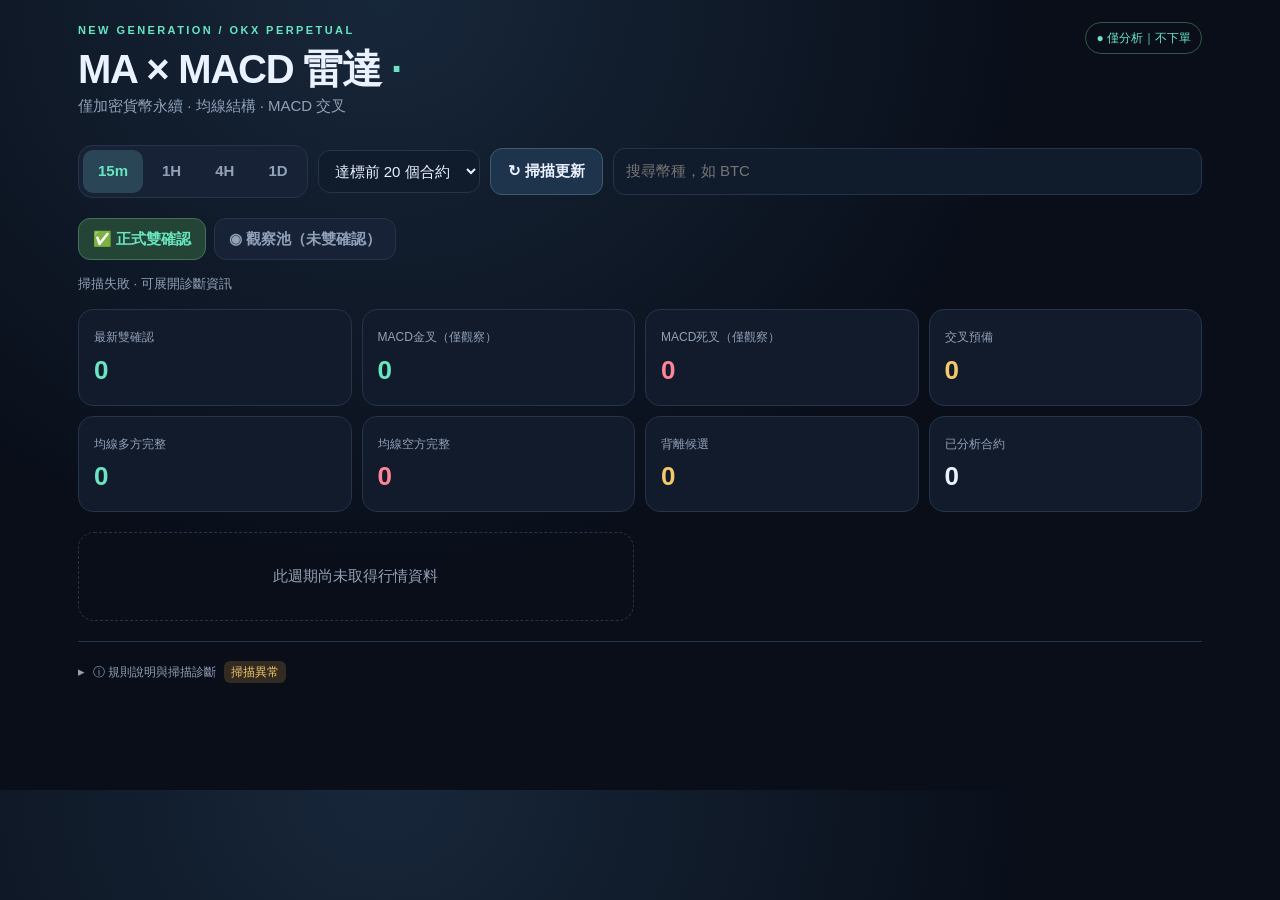
==== commit c490cace: "ui: label scanner crypto-only, retain compact signal-first mobile view" ====
--- a/macd_radar/index.html
+++ b/macd_radar/index.html
@@ -36,7 +36,7 @@
 </head>
 <body>
 <main>
-<header class="top"><div><div class="eyebrow">NEW GENERATION / OKX PERPETUAL</div><h1>MA × MACD 雷達 <span style="color:var(--aqua)">·</span></h1><p class="sub">均線結構 · MACD 交叉 · 樞紐背離</p></div><div class="readonly">● 僅分析｜不下單</div></header>
+<header class="top"><div><div class="eyebrow">NEW GENERATION / OKX PERPETUAL</div><h1>MA × MACD 雷達 <span style="color:var(--aqua)">·</span></h1><p class="sub">僅加密貨幣永續 · 均線結構 · MACD 交叉</p></div><div class="readonly">● 僅分析｜不下單</div></header>
 <div class="control">
  <div class="tabs" aria-label="時間週期"><button data-tf="15m" class="active">15m</button><button data-tf="1H">1H</button><button data-tf="4H">4H</button><button data-tf="1D">1D</button></div>
  <select id="limit" aria-label="掃描數量"><option value="20">達標前 20 個合約</option><option value="40">達標前 40 個合約</option></select>
@@ -46,13 +46,13 @@
 <div class="mode-tabs" aria-label="訊號分類">
 <button id="dualMode" class="active" aria-pressed="true">✅ 正式雙確認</button>
 <button id="watchMode" aria-pressed="false">◉ 觀察池（未雙確認）</button></div>
-<div class="status" id="status">只掃描估算 24h 成交額 ≥ 150 萬 USDT 的永續合約，準備查詢已收盤 K 線…</div>
+<div class="status" id="status">只掃描加密貨幣永續 · 24h估算成交額 ≥ 150 萬 USDT，準備掃描…</div>
 <section class="metrics"><div class="metric"><span>最新雙確認</span><b id="dualCount" style="color:var(--aqua)">—</b></div><div class="metric"><span>MACD金叉（僅觀察）</span><b id="gold" style="color:var(--aqua)">—</b></div><div class="metric"><span>MACD死叉（僅觀察）</span><b id="death" style="color:var(--rose)">—</b></div><div class="metric"><span>交叉預備</span><b id="watch" style="color:var(--gold)">—</b></div><div class="metric"><span>均線多方完整</span><b id="maBull" style="color:var(--aqua)">—</b></div><div class="metric"><span>均線空方完整</span><b id="maBear" style="color:var(--rose)">—</b></div><div class="metric"><span>背離候選</span><b id="divCount" style="color:var(--gold)">—</b></div><div class="metric"><span>已分析合約</span><b id="total">—</b></div></section>
 <div id="cards" class="list"></div>
 <details class="diagnostics" id="infoDetails">
  <summary>ⓘ 規則說明與掃描診斷 <span class="diag-count" id="diagIndicator" hidden></span></summary>
  <div id="errors" class="error"></div>
- <div class="info">只掃描估算 24h 成交額 <strong>≥ 1,500,000 USDT</strong> 的 OKX USDT 永續；成交額由 24h 標的幣成交量 × 最新價估算，與逐筆成交額會有差異。先過濾達標合約，再取前20／40個掃描。正式雙確認規則：MA5/10、MA5/20、MA10/20都完成同向穿越，形成同向完整排列且MA20斜率同向，MACD(12,26,9)主線同向穿越Signal訊號線，兩者<strong>不分先後、不限同一根K線</strong>，都必須實際交叉且目前維持同向；第二個條件剛確認時才算新訊號，不會每分鐘重複宣告。未雙確認的一律是觀察，不是正式訊號。參數：MACD 12／26／9 · Close · EMA／EMA；4MA 5／10／20／90（暫以 SMA 計算，原 TradingView 自訂指標平均線類型尚待核對）。<b>只有交易所確認已收盤的 K 線才觸發正式交叉</b>。金叉預備／死叉預備與背離候選屬觀察，不是下單訊號。均線完整排列要求 MA5／MA10 同處 MA20 一側且 MA20 連續兩根已收盤 K 線朝同方向；EMA12 與 EMA26 的零軸交叉不同於 MACD 與 Signal 的金叉／死叉。背離由已確認的價格轉折點與對應 MACD 值偵測，大小分類為暫定研究標準，無法保證反轉。現價與訊號 K 收盤價分開顯示，避免把歷史觸發價當作現在進場價。本頁開啟時每 60 秒自動重新查詢，尚未部署 24 小時背景監控。交易有風險，MACD 動能與排序並非勝率。</div>
+ <div class="info">掃描範圍只接受 OKX 官方合約資料 <strong>instCategory=1（Crypto）</strong> 的加密貨幣 USDT 永續，排除股票、股指、其他傳統金融資產與分類不明的合約。分類資料無法取得時停止掃描，不將所有 USDT 永續誤當加密幣。只掃描估算 24h 成交額 <strong>≥ 1,500,000 USDT</strong> 的 OKX USDT 永續；成交額由 24h 標的幣成交量 × 最新價估算，與逐筆成交額會有差異。先過濾達標合約，再取前20／40個掃描。正式雙確認規則：MA5/10、MA5/20、MA10/20都完成同向穿越，形成同向完整排列且MA20斜率同向，MACD(12,26,9)主線同向穿越Signal訊號線，兩者<strong>不分先後、不限同一根K線</strong>，都必須實際交叉且目前維持同向；第二個條件剛確認時才算新訊號，不會每分鐘重複宣告。未雙確認的一律是觀察，不是正式訊號。參數：MACD 12／26／9 · Close · EMA／EMA；4MA 5／10／20／90（暫以 SMA 計算，原 TradingView 自訂指標平均線類型尚待核對）。<b>只有交易所確認已收盤的 K 線才觸發正式交叉</b>。金叉預備／死叉預備與背離候選屬觀察，不是下單訊號。均線完整排列要求 MA5／MA10 同處 MA20 一側且 MA20 連續兩根已收盤 K 線朝同方向；EMA12 與 EMA26 的零軸交叉不同於 MACD 與 Signal 的金叉／死叉。背離由已確認的價格轉折點與對應 MACD 值偵測，大小分類為暫定研究標準，無法保證反轉。現價與訊號 K 收盤價分開顯示，避免把歷史觸發價當作現在進場價。本頁開啟時每 60 秒自動重新查詢，尚未部署 24 小時背景監控。交易有風險，MACD 動能與排序並非勝率。</div>
 </details>
 </main>
 <script>
@@ -105,7 +105,7 @@
   if(!response.ok)throw Error(data.error||"API 無法取得資料");
   if(data.timeframe!==activeTf)return;
   snapshot=data.items||[];draw();
-  el("status").textContent="更新 "+time(Date.parse(data.scanned_at))+" · 已分析 "+data.count+"/"+data.requested+" 個達標合約";
+  el("status").textContent="更新 "+time(Date.parse(data.scanned_at))+" · 僅加密貨幣 · 已分析 "+data.count+"/"+data.requested+" 個達標合約";
   var issues=data.errors||[];
   el("errors").textContent=issues.length?"以下合約無法完成掃描："+issues.join("；"):"";
   el("diagIndicator").hidden=!issues.length;
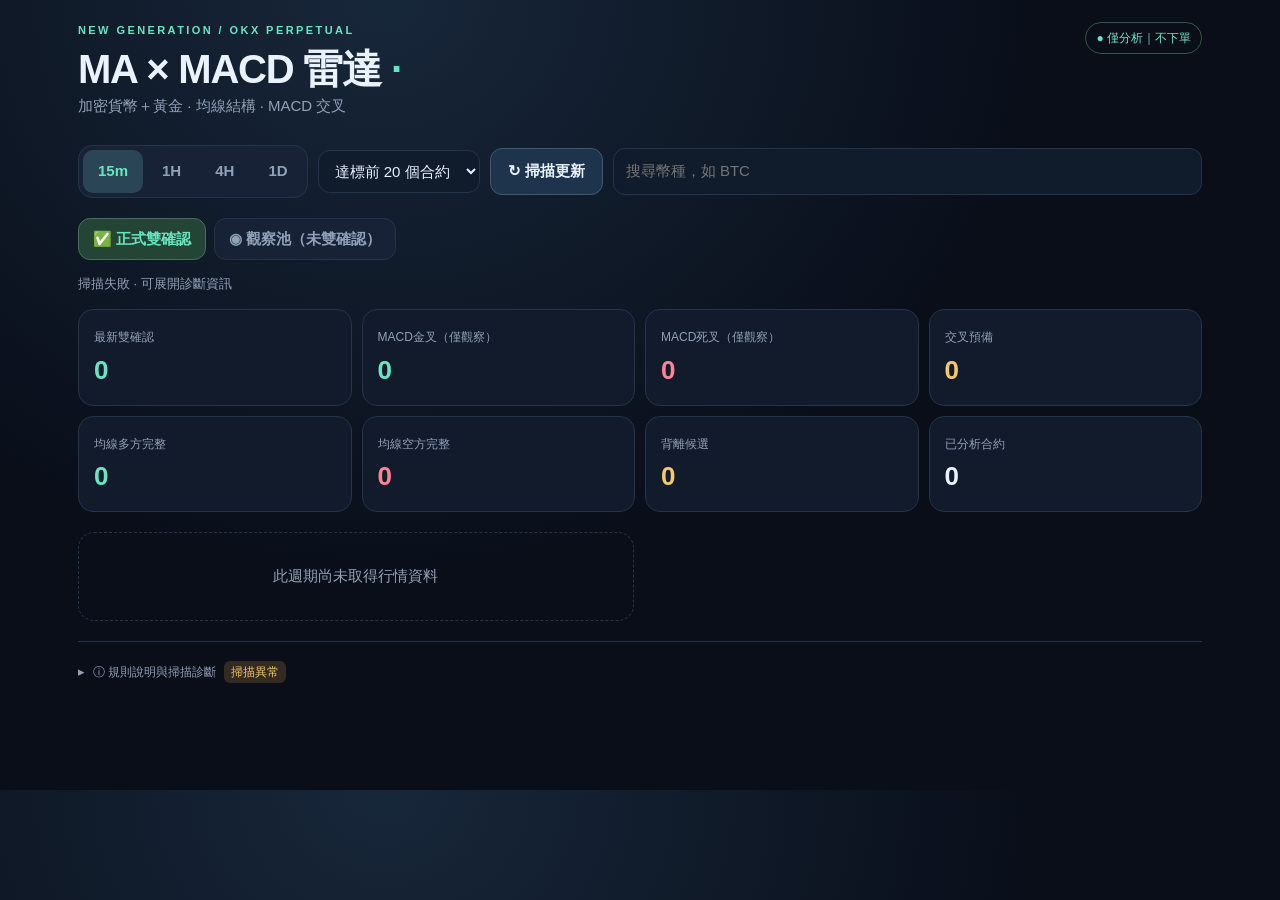
==== commit 29c8137f: "ui: explicitly show crypto plus gold universe without changing trading signals" ====
--- a/macd_radar/index.html
+++ b/macd_radar/index.html
@@ -36,7 +36,7 @@
 </head>
 <body>
 <main>
-<header class="top"><div><div class="eyebrow">NEW GENERATION / OKX PERPETUAL</div><h1>MA × MACD 雷達 <span style="color:var(--aqua)">·</span></h1><p class="sub">僅加密貨幣永續 · 均線結構 · MACD 交叉</p></div><div class="readonly">● 僅分析｜不下單</div></header>
+<header class="top"><div><div class="eyebrow">NEW GENERATION / OKX PERPETUAL</div><h1>MA × MACD 雷達 <span style="color:var(--aqua)">·</span></h1><p class="sub">加密貨幣＋黃金 · 均線結構 · MACD 交叉</p></div><div class="readonly">● 僅分析｜不下單</div></header>
 <div class="control">
  <div class="tabs" aria-label="時間週期"><button data-tf="15m" class="active">15m</button><button data-tf="1H">1H</button><button data-tf="4H">4H</button><button data-tf="1D">1D</button></div>
  <select id="limit" aria-label="掃描數量"><option value="20">達標前 20 個合約</option><option value="40">達標前 40 個合約</option></select>
@@ -46,13 +46,13 @@
 <div class="mode-tabs" aria-label="訊號分類">
 <button id="dualMode" class="active" aria-pressed="true">✅ 正式雙確認</button>
 <button id="watchMode" aria-pressed="false">◉ 觀察池（未雙確認）</button></div>
-<div class="status" id="status">只掃描加密貨幣永續 · 24h估算成交額 ≥ 150 萬 USDT，準備掃描…</div>
+<div class="status" id="status">加密貨幣＋黃金永續 · 24h估算成交額 ≥ 150 萬 USDT，準備掃描…</div>
 <section class="metrics"><div class="metric"><span>最新雙確認</span><b id="dualCount" style="color:var(--aqua)">—</b></div><div class="metric"><span>MACD金叉（僅觀察）</span><b id="gold" style="color:var(--aqua)">—</b></div><div class="metric"><span>MACD死叉（僅觀察）</span><b id="death" style="color:var(--rose)">—</b></div><div class="metric"><span>交叉預備</span><b id="watch" style="color:var(--gold)">—</b></div><div class="metric"><span>均線多方完整</span><b id="maBull" style="color:var(--aqua)">—</b></div><div class="metric"><span>均線空方完整</span><b id="maBear" style="color:var(--rose)">—</b></div><div class="metric"><span>背離候選</span><b id="divCount" style="color:var(--gold)">—</b></div><div class="metric"><span>已分析合約</span><b id="total">—</b></div></section>
 <div id="cards" class="list"></div>
 <details class="diagnostics" id="infoDetails">
  <summary>ⓘ 規則說明與掃描診斷 <span class="diag-count" id="diagIndicator" hidden></span></summary>
  <div id="errors" class="error"></div>
- <div class="info">掃描範圍只接受 OKX 官方合約資料 <strong>instCategory=1（Crypto）</strong> 的加密貨幣 USDT 永續，排除股票、股指、其他傳統金融資產與分類不明的合約。分類資料無法取得時停止掃描，不將所有 USDT 永續誤當加密幣。只掃描估算 24h 成交額 <strong>≥ 1,500,000 USDT</strong> 的 OKX USDT 永續；成交額由 24h 標的幣成交量 × 最新價估算，與逐筆成交額會有差異。先過濾達標合約，再取前20／40個掃描。正式雙確認規則：MA5/10、MA5/20、MA10/20都完成同向穿越，形成同向完整排列且MA20斜率同向，MACD(12,26,9)主線同向穿越Signal訊號線，兩者<strong>不分先後、不限同一根K線</strong>，都必須實際交叉且目前維持同向；第二個條件剛確認時才算新訊號，不會每分鐘重複宣告。未雙確認的一律是觀察，不是正式訊號。參數：MACD 12／26／9 · Close · EMA／EMA；4MA 5／10／20／90（暫以 SMA 計算，原 TradingView 自訂指標平均線類型尚待核對）。<b>只有交易所確認已收盤的 K 線才觸發正式交叉</b>。金叉預備／死叉預備與背離候選屬觀察，不是下單訊號。均線完整排列要求 MA5／MA10 同處 MA20 一側且 MA20 連續兩根已收盤 K 線朝同方向；EMA12 與 EMA26 的零軸交叉不同於 MACD 與 Signal 的金叉／死叉。背離由已確認的價格轉折點與對應 MACD 值偵測，大小分類為暫定研究標準，無法保證反轉。現價與訊號 K 收盤價分開顯示，避免把歷史觸發價當作現在進場價。本頁開啟時每 60 秒自動重新查詢，尚未部署 24 小時背景監控。交易有風險，MACD 動能與排序並非勝率。</div>
+ <div class="info">掃描範圍接受 OKX 官方合約資料 <strong>instCategory=1（加密貨幣）</strong>，並只對 <strong>instCategory=4 的 XAU-USDT-SWAP（黃金）</strong> 設例外。股票、股指、白銀、原油、外匯及其他分類不明的合約仍排除；黃金符合 24h 成交額門檻時保留一個掃描名額，低於門檻則不納入。官方分類資料無法取得時會停止掃描，不會把所有 USDT 永續都放進來。只掃描估算 24h 成交額 <strong>≥ 1,500,000 USDT</strong> 的 OKX USDT 永續；成交額由 24h 標的幣成交量 × 最新價估算，與逐筆成交額會有差異。先過濾達標合約，再取前20／40個掃描。正式雙確認規則：MA5/10、MA5/20、MA10/20都完成同向穿越，形成同向完整排列且MA20斜率同向，MACD(12,26,9)主線同向穿越Signal訊號線，兩者<strong>不分先後、不限同一根K線</strong>，都必須實際交叉且目前維持同向；第二個條件剛確認時才算新訊號，不會每分鐘重複宣告。未雙確認的一律是觀察，不是正式訊號。參數：MACD 12／26／9 · Close · EMA／EMA；4MA 5／10／20／90（暫以 SMA 計算，原 TradingView 自訂指標平均線類型尚待核對）。<b>只有交易所確認已收盤的 K 線才觸發正式交叉</b>。金叉預備／死叉預備與背離候選屬觀察，不是下單訊號。均線完整排列要求 MA5／MA10 同處 MA20 一側且 MA20 連續兩根已收盤 K 線朝同方向；EMA12 與 EMA26 的零軸交叉不同於 MACD 與 Signal 的金叉／死叉。背離由已確認的價格轉折點與對應 MACD 值偵測，大小分類為暫定研究標準，無法保證反轉。現價與訊號 K 收盤價分開顯示，避免把歷史觸發價當作現在進場價。本頁開啟時每 60 秒自動重新查詢，尚未部署 24 小時背景監控。交易有風險，MACD 動能與排序並非勝率。</div>
 </details>
 </main>
 <script>
@@ -105,7 +105,7 @@
   if(!response.ok)throw Error(data.error||"API 無法取得資料");
   if(data.timeframe!==activeTf)return;
   snapshot=data.items||[];draw();
-  el("status").textContent="更新 "+time(Date.parse(data.scanned_at))+" · 僅加密貨幣 · 已分析 "+data.count+"/"+data.requested+" 個達標合約";
+  el("status").textContent="更新 "+time(Date.parse(data.scanned_at))+" · 加密貨幣＋黃金 · 已分析 "+data.count+"/"+data.requested+" 個達標合約";
   var issues=data.errors||[];
   el("errors").textContent=issues.length?"以下合約無法完成掃描："+issues.join("；"):"";
   el("diagIndicator").hidden=!issues.length;
